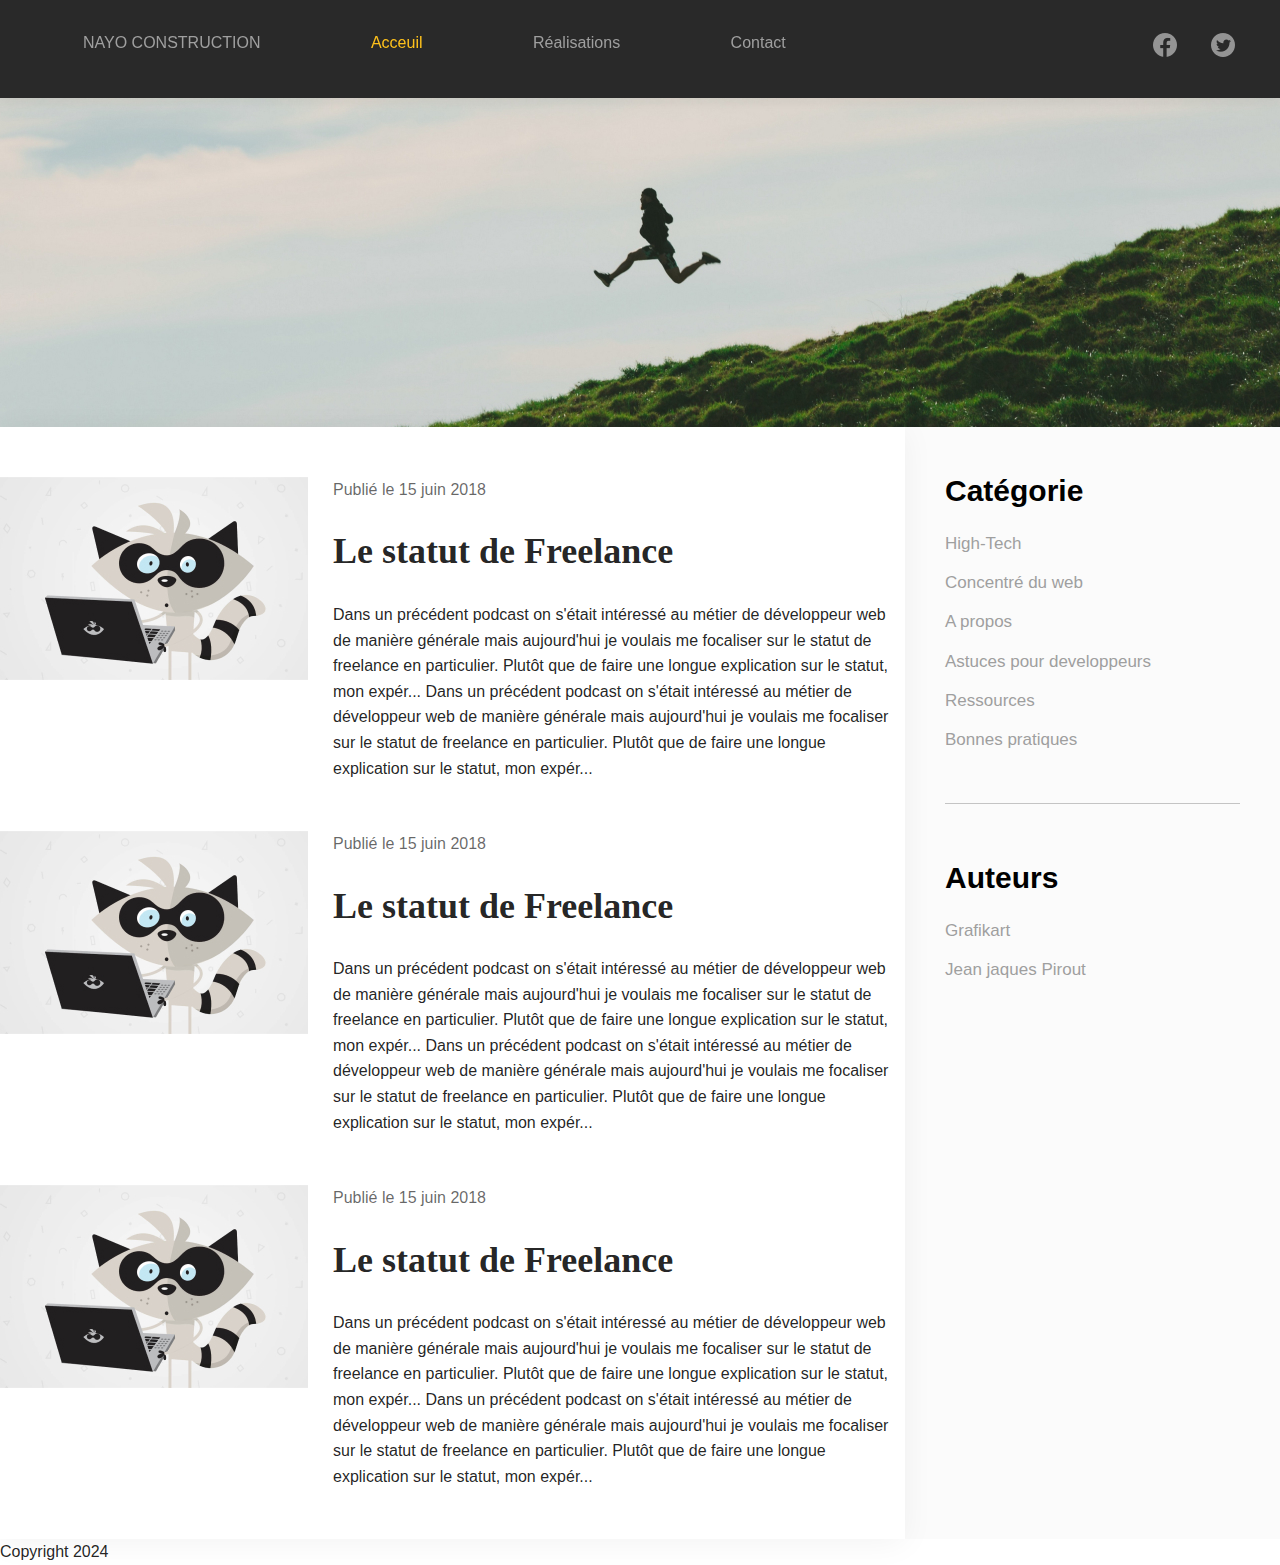
==== index.html @ 0371cba0 "premiere sauvegarde" ====
<!DOCTYPE html>
<html lang="fr">
<head>
    <meta charset="UTF-8">
    <meta name="viewport" content="width=device-width, initial-scale=1.0">
    <title>Mon blog</title>
    <link rel="stylesheet" href="style.css">
</head>
<body>
    <header class="topbar">
        <nav>
            <a href="index.html">NAYO CONSTRUCTION</a>
            <a href="index.html" class="active">Acceuil</a>
            <a href="realisations.html">Réalisations</a>
            <a href="contact.html">Contact</a>
        </nav>
        <div class="social">
            <a href="#" title="facebook"><img src="img/facebook.png" title="facebook"></a>
            <a href="#" title="twitter"><img src="img/twitter.png" title="twitter"></a>
        </div>
    </header>
    <div class="banniere"></div>
    <div class="body">
        <main class="main">
            <div class="container">
                <article class="article">
                    <a href="article.html" class="article-img"><img src="img/articles.jpg"></a>
                    <div class="article-date">Publié le 15 juin 2018</div>
                    <h2 class="article-title"><a href="article.html">Le statut de Freelance</a></h2>
                    <p>
                        Dans un précédent podcast on s'était intéressé au métier de développeur web de manière générale mais aujourd'hui je voulais me focaliser sur le statut de freelance en particulier. Plutôt que de faire une longue explication sur le statut, mon expér...
                        Dans un précédent podcast on s'était intéressé au métier de développeur web de manière générale mais aujourd'hui je voulais me focaliser sur le statut de freelance en particulier. Plutôt que de faire une longue explication sur le statut, mon expér...
                    </p>
                </article>
                <article class="article">
                    <a href="article.html" class="article-img"><img src="img/articles.jpg"></a>
                    <div class="article-date">Publié le 15 juin 2018</div>
                    <h2 class="article-title"><a href="article.html">Le statut de Freelance</a></h2>
                    <p>
                        Dans un précédent podcast on s'était intéressé au métier de développeur web de manière générale mais aujourd'hui je voulais me focaliser sur le statut de freelance en particulier. Plutôt que de faire une longue explication sur le statut, mon expér...
                        Dans un précédent podcast on s'était intéressé au métier de développeur web de manière générale mais aujourd'hui je voulais me focaliser sur le statut de freelance en particulier. Plutôt que de faire une longue explication sur le statut, mon expér...
                    </p>
                </article>
                <article class="article">
                    <a href="article.html" class="article-img"><img src="img/articles.jpg"></a>
                    <div class="article-date">Publié le 15 juin 2018</div>
                    <h2 class="article-title"><a href="article.html">Le statut de Freelance</a></h2>
                    <p>
                        Dans un précédent podcast on s'était intéressé au métier de développeur web de manière générale mais aujourd'hui je voulais me focaliser sur le statut de freelance en particulier. Plutôt que de faire une longue explication sur le statut, mon expér...
                        Dans un précédent podcast on s'était intéressé au métier de développeur web de manière générale mais aujourd'hui je voulais me focaliser sur le statut de freelance en particulier. Plutôt que de faire une longue explication sur le statut, mon expér...
                    </p>
                </article>
            </div>
        </main>
        <aside class="sidebar">
            <h4 class="sidebar-title">Catégorie</h4>
            <ul>
                <li><a href="#">High-Tech</a></li>
                <li><a href="#">Concentré du web</a></li>
                <li><a href="#">A propos</a></li>
                <li><a href="#">Astuces pour developpeurs</a></li>
                <li><a href="#">Ressources</a></li>
                <li><a href="#">Bonnes pratiques</a></li>
            </ul>
            <hr>
            <h4 class="sidebar-title">Auteurs</h4>
            <ul>
                <li><a href="#">Grafikart</a></li>
                <li><a href="#">Jean jaques Pirout</a></li>
            </ul>
        </aside>
    </div>
    <footer class="footer">
        Copyright 2024
    </footer>
</body>
</html>
---- style.css ----
*{
    box-sizing: border-box;
}
body,html{
    font-size: 16px;
    color: rgba(0, 0, 0, .87);
    font-family: "Montserrat", sans-serif;
    line-height: 1.6;
    margin: 0;
}

.topbar{
    position: fixed;
    top:0;
    left: 0;
    right: 0;
    width: 100%;
    background: #292929;
    padding: 30px;
    z-index: 3;
    box-shadow: 0 4px 10px rgba(0, 0, 0, .05);
}

.topbar nav{
    float: left;
}

.social{
    float: right;
}

.topbar nav a {
    color: #9f9f9f;
    text-decoration: none;
    font-weight: 500;
    margin: 0 53px;
}

.topbar nav a:hover, .topbar nav a.active{
    color: #fec11b;
}

.social a{
    padding: 0 12px;
    opacity: .5;
}

.social a:hover{
    opacity: 1;
}

.banniere{
    height: 427px;
    background: no-repeat center center / cover url(img/header.jpg);
}

.body{
    display: flex;
}

.main{
    background: #FFF;
    width: calc(100% - 375px);
    box-shadow: 0 4px 30px rgba(0, 0, 0, .05);
    z-index: 2;
    position: relative;
}

.sidebar{
    width: 375px;
    padding: 40px;
    font-size: 17px;
    z-index: 1;
    position: relative;
    background: #fbfbfb;
}

.sidebar-title{
    font-size: 30px;
    color: #000;
    margin: 15px 0;
}

.sidebar-title:first-child{
    margin-top: 0;
}

.sidebar a{
    color: #9f9f9f;
    text-decoration: none;
}

.sidebar a:hover{
    text-decoration: underline;
}

.sidebar ul{
    margin: 0;
    padding: 0;
    list-style: none;
}

.sidebar hr{
    border: none;
    background : #c4c4c4;
    height: 1px;
    margin: 50px 0;
}

.sidebar li{
    padding: 6px 0;
}

.sidebar li:first-child{
    padding-top: 0;
}

.sidebar li:last-child{
    padding-bottom: 0;
}

.container{
    margin: 0 auto;
    max-width: 940px;
}

.article{
    position: relative;
    margin: 50px 0;
    padding-left: 333px;
    min-height: 203px;
}

.article-img{
    position: absolute;
    left: 0;
    top: 0;
    width: 308px;
    margin-right: 25px;
}

.article-img img{
    width: 100%;
    height: auto;
}

.article-date{
    font-weight: 300;
    color: rgba(0, 0, 0, .6);
    margin-bottom: 5px;
}

.article a {
    color: inherit;
    text-decoration: none;
}

.article a:hover {
    text-decoration: underline;
}

.article-title{
    font-size: 2.25rem;
    line-height: 1.1;
    font-family: "Cardo", serif;
    margin: 0 15 0 0;
}

.footer{
    clear:both;
}
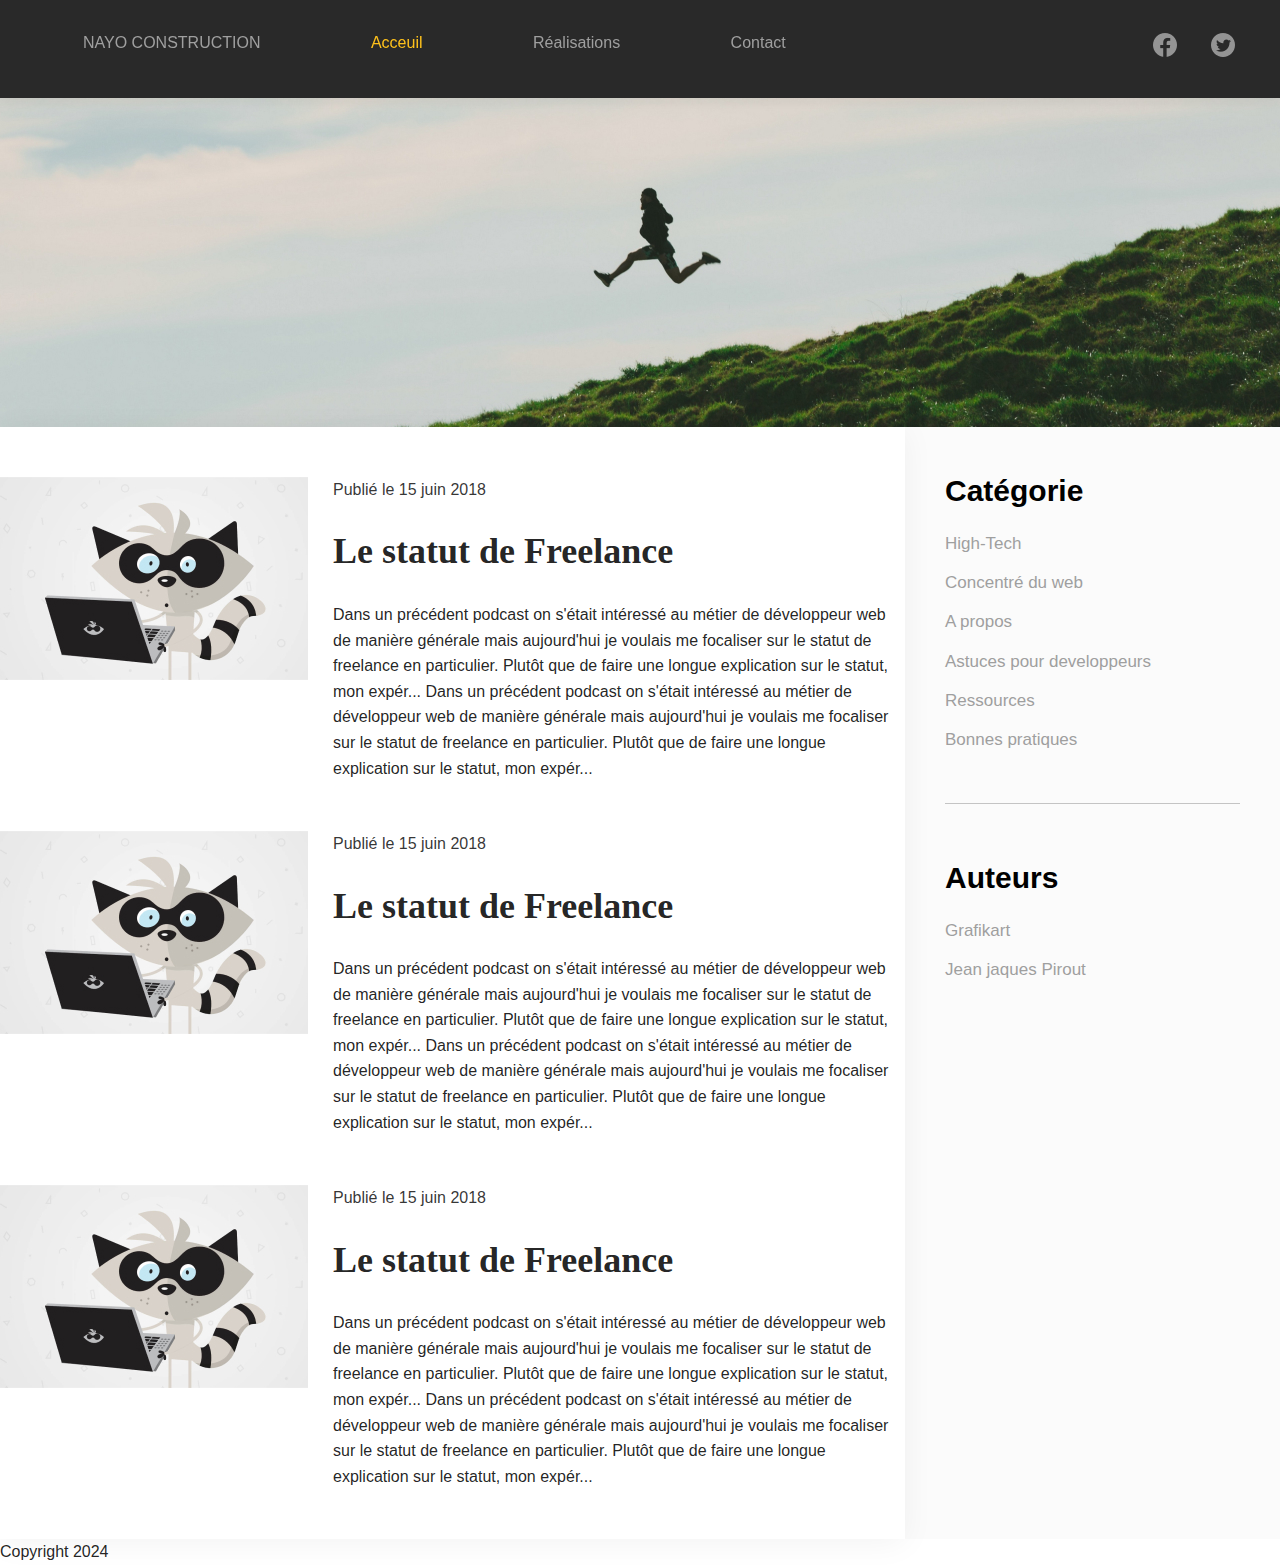
==== commit ced4a746: "ajout fichierjs" ====
--- a/index.html
+++ b/index.html
@@ -7,6 +7,7 @@
     <link rel="stylesheet" href="style.css">
 </head>
 <body>
+    <script src="main.js"></script>
     <header class="topbar">
         <nav>
             <a href="index.html">NAYO CONSTRUCTION</a>
--- a/style.css
+++ b/style.css
@@ -146,7 +146,7 @@
 
 .article-date{
     font-weight: 300;
-    color: rgba(0, 0, 0, .6);
+    color: rgba(0, 0, 0, .8);
     margin-bottom: 5px;
 }
 
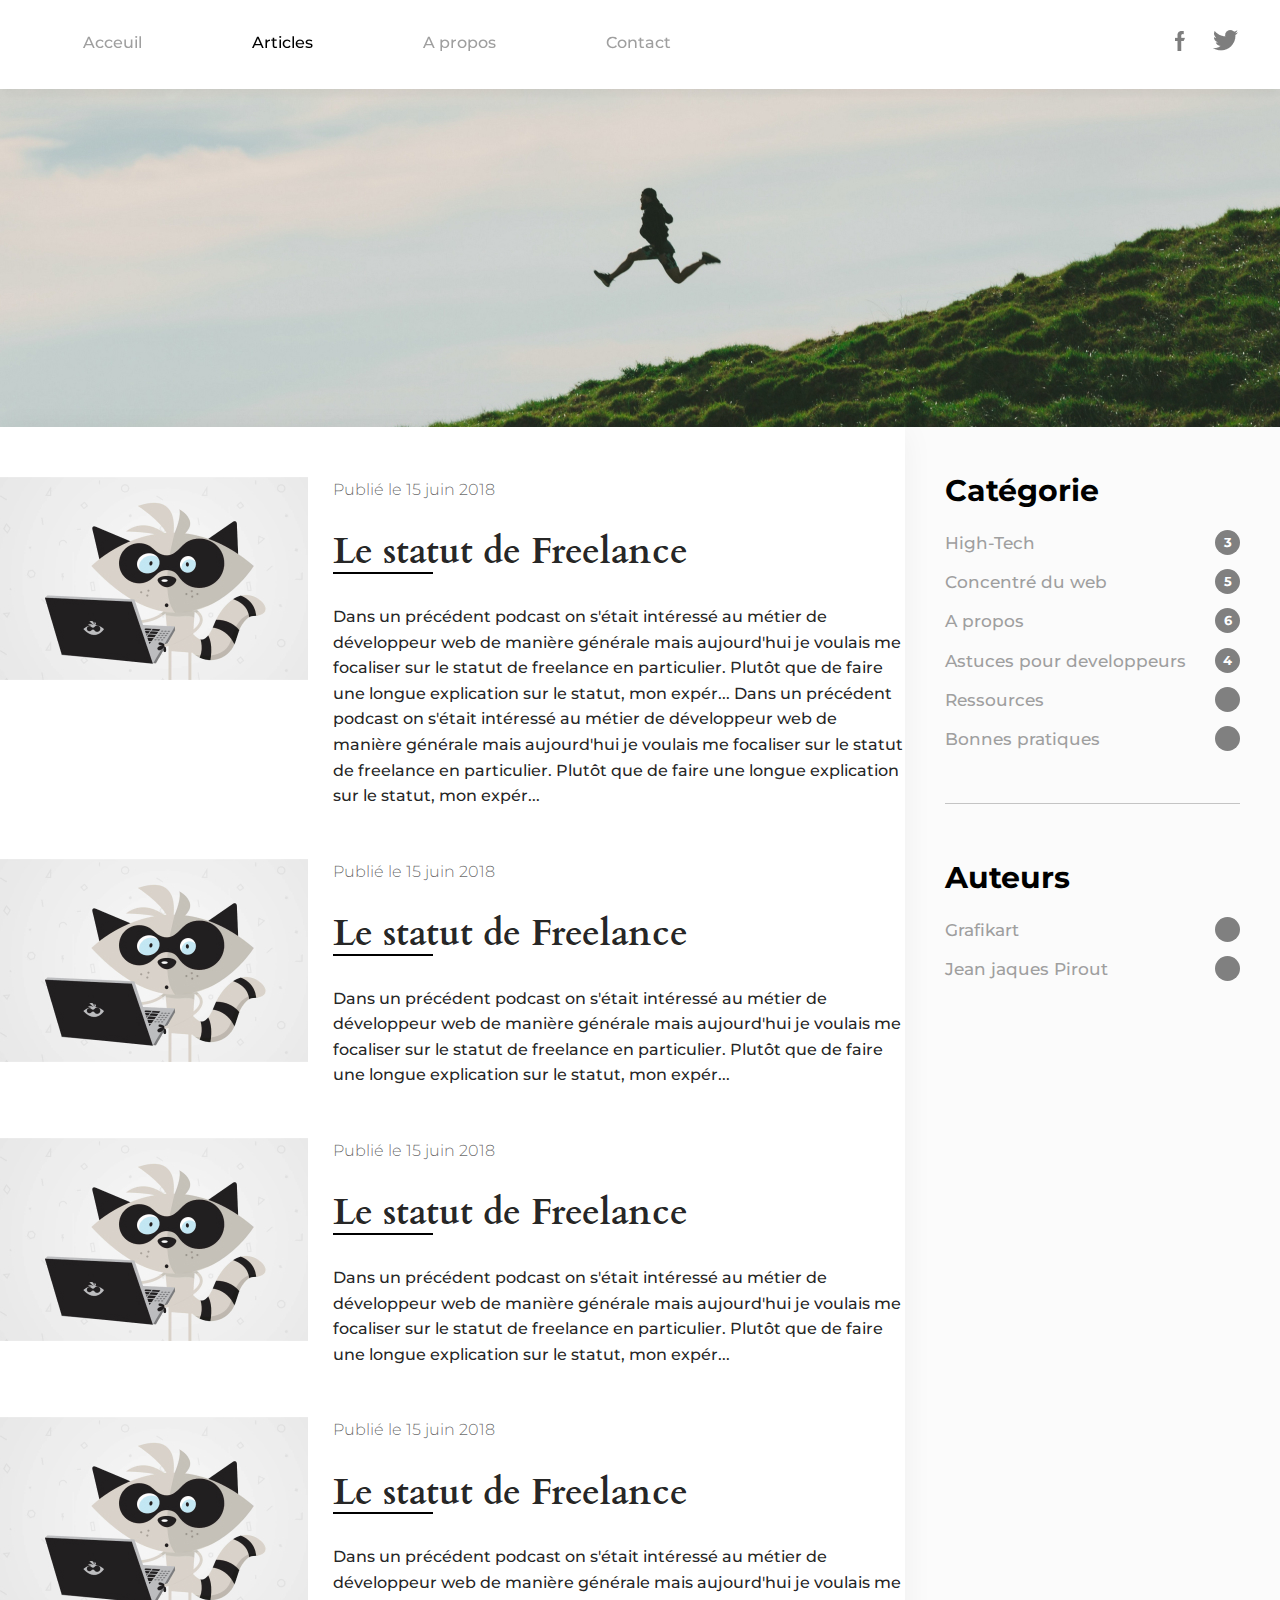
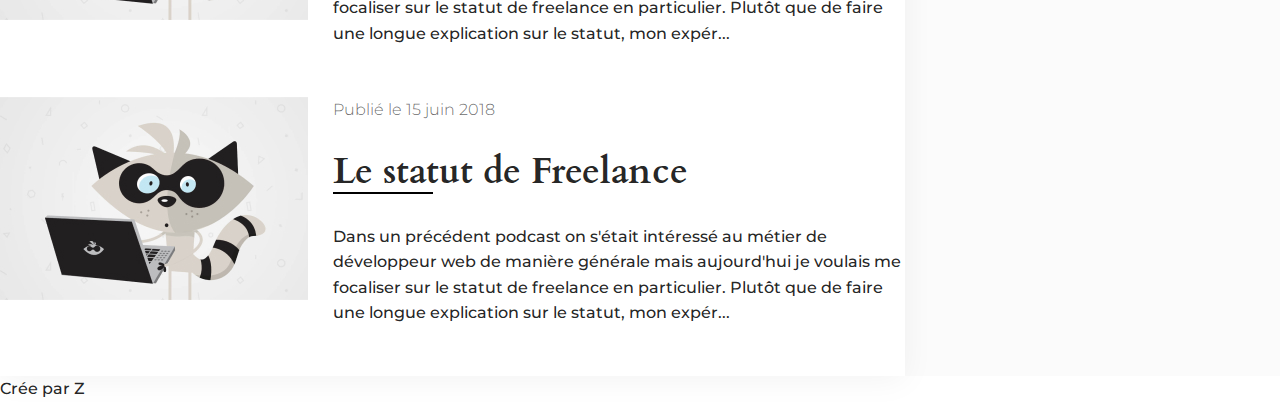
==== commit 91034437: "Tuto Blog avec responsive design" ====
--- a/index.html
+++ b/index.html
@@ -3,76 +3,94 @@
 <head>
     <meta charset="UTF-8">
     <meta name="viewport" content="width=device-width, initial-scale=1.0">
-    <title>Mon blog</title>
+    <!-- Titre de la page -->
+    <title>Mon Blog</title>
+    <link rel="preconnect" href="https://fonts.googleapis.com">
+    <link rel="preconnect" href="https://fonts.gstatic.com" crossorigin>
+    <link href="https://fonts.googleapis.com/css2?family=Cardo:wght@700&family=Montserrat:ital,wght@0,700;1,700&display=swap" rel="stylesheet">
     <link rel="stylesheet" href="style.css">
 </head>
 <body>
-    <script src="main.js"></script>
     <header class="topbar">
         <nav>
-            <a href="index.html">NAYO CONSTRUCTION</a>
-            <a href="index.html" class="active">Acceuil</a>
-            <a href="realisations.html">Réalisations</a>
+            <a href="index.html">Acceuil</a>
+            <a href="articles.html" class="active">Articles</a>
+            <a href="apropos.html">A propos</a>
             <a href="contact.html">Contact</a>
         </nav>
         <div class="social">
-            <a href="#" title="facebook"><img src="img/facebook.png" title="facebook"></a>
-            <a href="#" title="twitter"><img src="img/twitter.png" title="twitter"></a>
+            <a href="#" title="Facebook"><img src="img/facebook.png" title="Facebook"></a>
+            <a href="#" title="Twitter"><img src="img/twitter.png" title="Twitter"></a>
         </div>
     </header>
     <div class="banniere"></div>
     <div class="body">
-        <main class="main">
-            <div class="container">
-                <article class="article">
-                    <a href="article.html" class="article-img"><img src="img/articles.jpg"></a>
-                    <div class="article-date">Publié le 15 juin 2018</div>
-                    <h2 class="article-title"><a href="article.html">Le statut de Freelance</a></h2>
-                    <p>
-                        Dans un précédent podcast on s'était intéressé au métier de développeur web de manière générale mais aujourd'hui je voulais me focaliser sur le statut de freelance en particulier. Plutôt que de faire une longue explication sur le statut, mon expér...
-                        Dans un précédent podcast on s'était intéressé au métier de développeur web de manière générale mais aujourd'hui je voulais me focaliser sur le statut de freelance en particulier. Plutôt que de faire une longue explication sur le statut, mon expér...
-                    </p>
-                </article>
-                <article class="article">
-                    <a href="article.html" class="article-img"><img src="img/articles.jpg"></a>
-                    <div class="article-date">Publié le 15 juin 2018</div>
-                    <h2 class="article-title"><a href="article.html">Le statut de Freelance</a></h2>
-                    <p>
-                        Dans un précédent podcast on s'était intéressé au métier de développeur web de manière générale mais aujourd'hui je voulais me focaliser sur le statut de freelance en particulier. Plutôt que de faire une longue explication sur le statut, mon expér...
-                        Dans un précédent podcast on s'était intéressé au métier de développeur web de manière générale mais aujourd'hui je voulais me focaliser sur le statut de freelance en particulier. Plutôt que de faire une longue explication sur le statut, mon expér...
-                    </p>
-                </article>
-                <article class="article">
-                    <a href="article.html" class="article-img"><img src="img/articles.jpg"></a>
-                    <div class="article-date">Publié le 15 juin 2018</div>
-                    <h2 class="article-title"><a href="article.html">Le statut de Freelance</a></h2>
-                    <p>
-                        Dans un précédent podcast on s'était intéressé au métier de développeur web de manière générale mais aujourd'hui je voulais me focaliser sur le statut de freelance en particulier. Plutôt que de faire une longue explication sur le statut, mon expér...
-                        Dans un précédent podcast on s'était intéressé au métier de développeur web de manière générale mais aujourd'hui je voulais me focaliser sur le statut de freelance en particulier. Plutôt que de faire une longue explication sur le statut, mon expér...
-                    </p>
-                </article>
-            </div>
-        </main>
-        <aside class="sidebar">
-            <h4 class="sidebar-title">Catégorie</h4>
-            <ul>
-                <li><a href="#">High-Tech</a></li>
-                <li><a href="#">Concentré du web</a></li>
-                <li><a href="#">A propos</a></li>
-                <li><a href="#">Astuces pour developpeurs</a></li>
-                <li><a href="#">Ressources</a></li>
-                <li><a href="#">Bonnes pratiques</a></li>
-            </ul>
-            <hr>
-            <h4 class="sidebar-title">Auteurs</h4>
-            <ul>
-                <li><a href="#">Grafikart</a></li>
-                <li><a href="#">Jean jaques Pirout</a></li>
-            </ul>
-        </aside>
+        
+    <main class="main">
+        <div class="container">
+            <article class="article">
+                <a href="article.html" class="article-img" class="article-img"><img src="img/articles.jpg"></a>
+                <div class="article-date">Publié le 15 juin 2018</div>
+                <h2 class="article-title"><a href="article.html">Le statut de Freelance</a></h2>
+                <p>
+                    Dans un précédent podcast on s'était intéressé au métier de développeur web de manière générale mais aujourd'hui je voulais me focaliser sur le statut de freelance en particulier. Plutôt que de faire une longue explication sur le statut, mon expér...
+                    Dans un précédent podcast on s'était intéressé au métier de développeur web de manière générale mais aujourd'hui je voulais me focaliser sur le statut de freelance en particulier. Plutôt que de faire une longue explication sur le statut, mon expér...
+                </p>
+            </article>
+            <article class="article">
+                <a href="article.html" class="article-img" class="article-img" class="article-img"><img src="img/articles.jpg"></a>
+                <div class="article-date">Publié le 15 juin 2018</div>
+                <h2 class="article-title"><a href="article.html">Le statut de Freelance</a></h2>
+                <p>
+                    Dans un précédent podcast on s'était intéressé au métier de développeur web de manière générale mais aujourd'hui je voulais me focaliser sur le statut de freelance en particulier. Plutôt que de faire une longue explication sur le statut, mon expér...
+                </p>
+            </article>
+            <article class="article">
+                <a href="article.html" class="article-img" class="article-img" class="article-img"><img src="img/articles.jpg"></a>
+                <div class="article-date">Publié le 15 juin 2018</div>
+                <h2 class="article-title"><a href="article.html">Le statut de Freelance</a></h2>
+                <p>
+                    Dans un précédent podcast on s'était intéressé au métier de développeur web de manière générale mais aujourd'hui je voulais me focaliser sur le statut de freelance en particulier. Plutôt que de faire une longue explication sur le statut, mon expér...
+                </p>
+            </article>
+            <article class="article">
+                <a href="article.html" class="article-img" class="article-img" class="article-img"><img src="img/articles.jpg"></a>
+                <div class="article-date">Publié le 15 juin 2018</div>
+                <h2 class="article-title"><a href="article.html">Le statut de Freelance</a></h2>
+                <p>
+                    Dans un précédent podcast on s'était intéressé au métier de développeur web de manière générale mais aujourd'hui je voulais me focaliser sur le statut de freelance en particulier. Plutôt que de faire une longue explication sur le statut, mon expér...
+                </p>
+            </article>
+            <article class="article">
+                <a href="article.html" class="article-img" class="article-img"><img src="img/articles.jpg"></a>
+                <div class="article-date">Publié le 15 juin 2018</div>
+                <h2 class="article-title"><a href="article.html">Le statut de Freelance</a></h2>
+                <p>
+                    Dans un précédent podcast on s'était intéressé au métier de développeur web de manière générale mais aujourd'hui je voulais me focaliser sur le statut de freelance en particulier. Plutôt que de faire une longue explication sur le statut, mon expér...
+                </p>
+            </article>
+        </div>
+    </main>
+    <aside class="sidebar">
+        <h4 class="sidebar-title">Catégorie</h4>
+        <ul>
+            <li><a href="#" data-count="3">High-Tech</a></li>
+            <li><a href="#" data-count="5">Concentré du web</a></li>
+            <li><a href="#" data-count="6">A propos</a></li>
+            <li><a href="#" data-count="4">Astuces pour developpeurs</a></li>
+            <li><a href="#">Ressources</a></li>
+            <li><a href="#">Bonnes pratiques</a></li>
+        </ul>
+        <hr>
+        <h4 class="sidebar-title">Auteurs</h4>
+        <ul>
+            <li><a href="#">Grafikart</a></li>
+            <li><a href="#">Jean jaques Pirout</a></li>
+        </ul>
+    </aside>
     </div>
     <footer class="footer">
-        Copyright 2024
+        Crée par Z
     </footer>
 </body>
 </html>--- a/style.css
+++ b/style.css
@@ -1,21 +1,25 @@
+
+
 *{
     box-sizing: border-box;
 }
+
 body,html{
     font-size: 16px;
-    color: rgba(0, 0, 0, .87);
-    font-family: "Montserrat", sans-serif;
+    color: rgba(0, 0, 0, 0.87);
+    font-family: "Montserrat",sans-serif;
     line-height: 1.6;
     margin: 0;
+    font-weight: 500;
 }
 
 .topbar{
     position: fixed;
-    top:0;
+    top: 0;
     left: 0;
     right: 0;
     width: 100%;
-    background: #292929;
+    background: #FFF;
     padding: 30px;
     z-index: 3;
     box-shadow: 0 4px 10px rgba(0, 0, 0, .05);
@@ -34,15 +38,17 @@
     text-decoration: none;
     font-weight: 500;
     margin: 0 53px;
+    transition: color .3s;
 }
 
 .topbar nav a:hover, .topbar nav a.active{
-    color: #fec11b;
+    color: #000;
 }
 
 .social a{
     padding: 0 12px;
     opacity: .5;
+    transition: opacity .3s;
 }
 
 .social a:hover{
@@ -146,7 +152,7 @@
 
 .article-date{
     font-weight: 300;
-    color: rgba(0, 0, 0, .8);
+    color: rgba(0, 0, 0, .6);
     margin-bottom: 5px;
 }
 
@@ -168,4 +174,91 @@
 
 .footer{
     clear:both;
+}
+
+::selection {
+    color: gold;
+    background-color: red;
+}
+
+.article-title::after{
+    display: block;
+    content: '';
+    width: 100px;
+    height: 2px;
+    background: #000;
+}
+
+.sidebar li a::after {
+    content: attr(data-count);
+    float: right;
+    background: grey;
+    text-align: center;
+    color: #FFF;
+    border-radius: 50%;
+    width: 25px;
+    height: 25px;
+    font-size: 0.8rem;
+    font-weight: 700;
+    line-height: 25px;
+}
+
+.article-img:hover{
+    transform-origin: left top;
+    transform: scale(1.1) rotate(10deg);
+}
+
+.article-img{
+    transition: transform cubic-bezier(.68,-0.55,.27,1.55) .5s;
+}
+@media screen and (max-width:1100px) {
+    .body{
+        display: block;
+    }
+
+    .main{
+        width: 100%;
+    }
+
+    .sidebar{
+        width: 100%;
+    }
+
+    .main .container{
+        overflow: hidden;
+    }
+}
+
+@media screen and (max-width:740px){
+    .article{
+        padding-left: 0;
+    }
+    .article-img{
+        position:static;
+        margin-bottom: 1rem;
+        width: 100%;
+        display: block;
+    }
+    .container{
+        padding: 0 20px;
+    }
+}
+
+@media screen and (max-width:860px) {
+    .topbar{
+        position: absolute;
+    }
+    .topbar nav, .social{
+        float: none;
+        text-align: center;
+    }
+    .topbar nav{
+        margin-bottom: 15px;
+    }
+    .topbar nav a{
+        margin: 0 20px 5px 20px;
+        display: inline-block;
+        white-space: nowrap;
+    }
+
 }